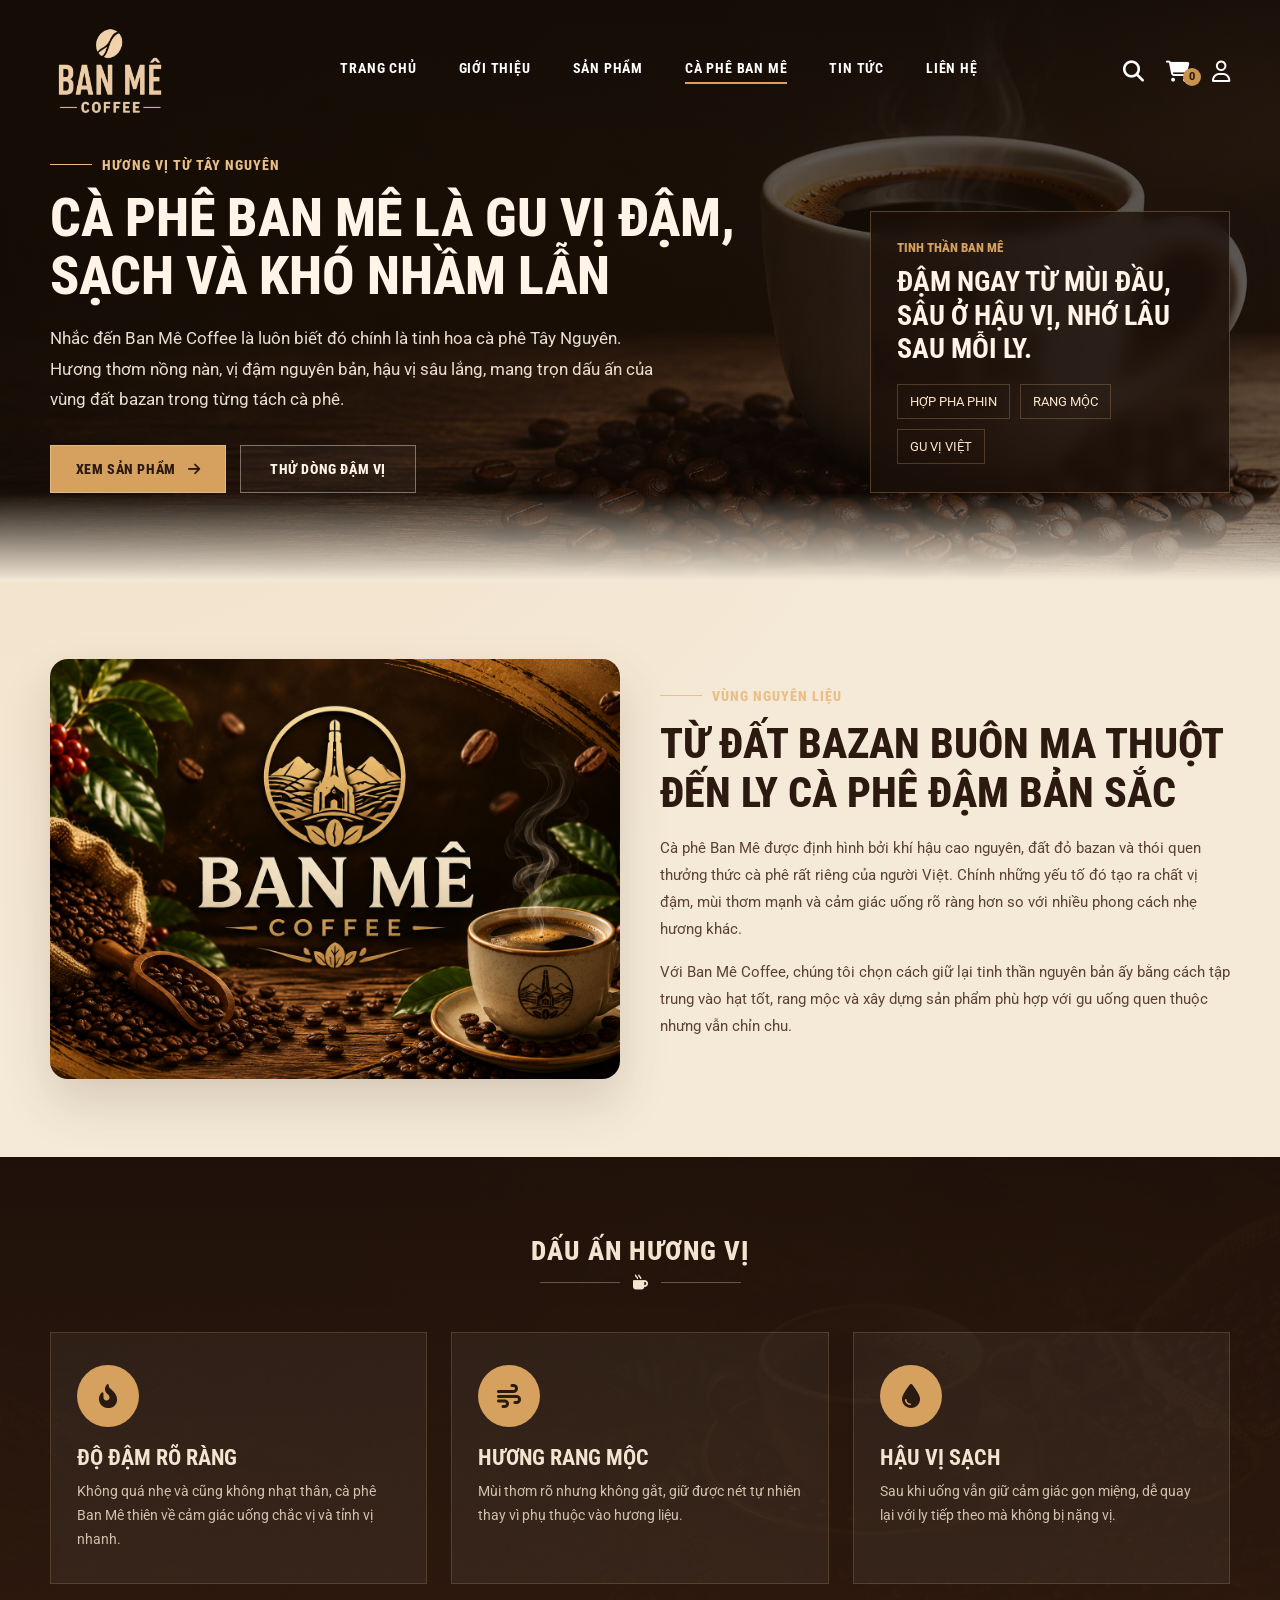
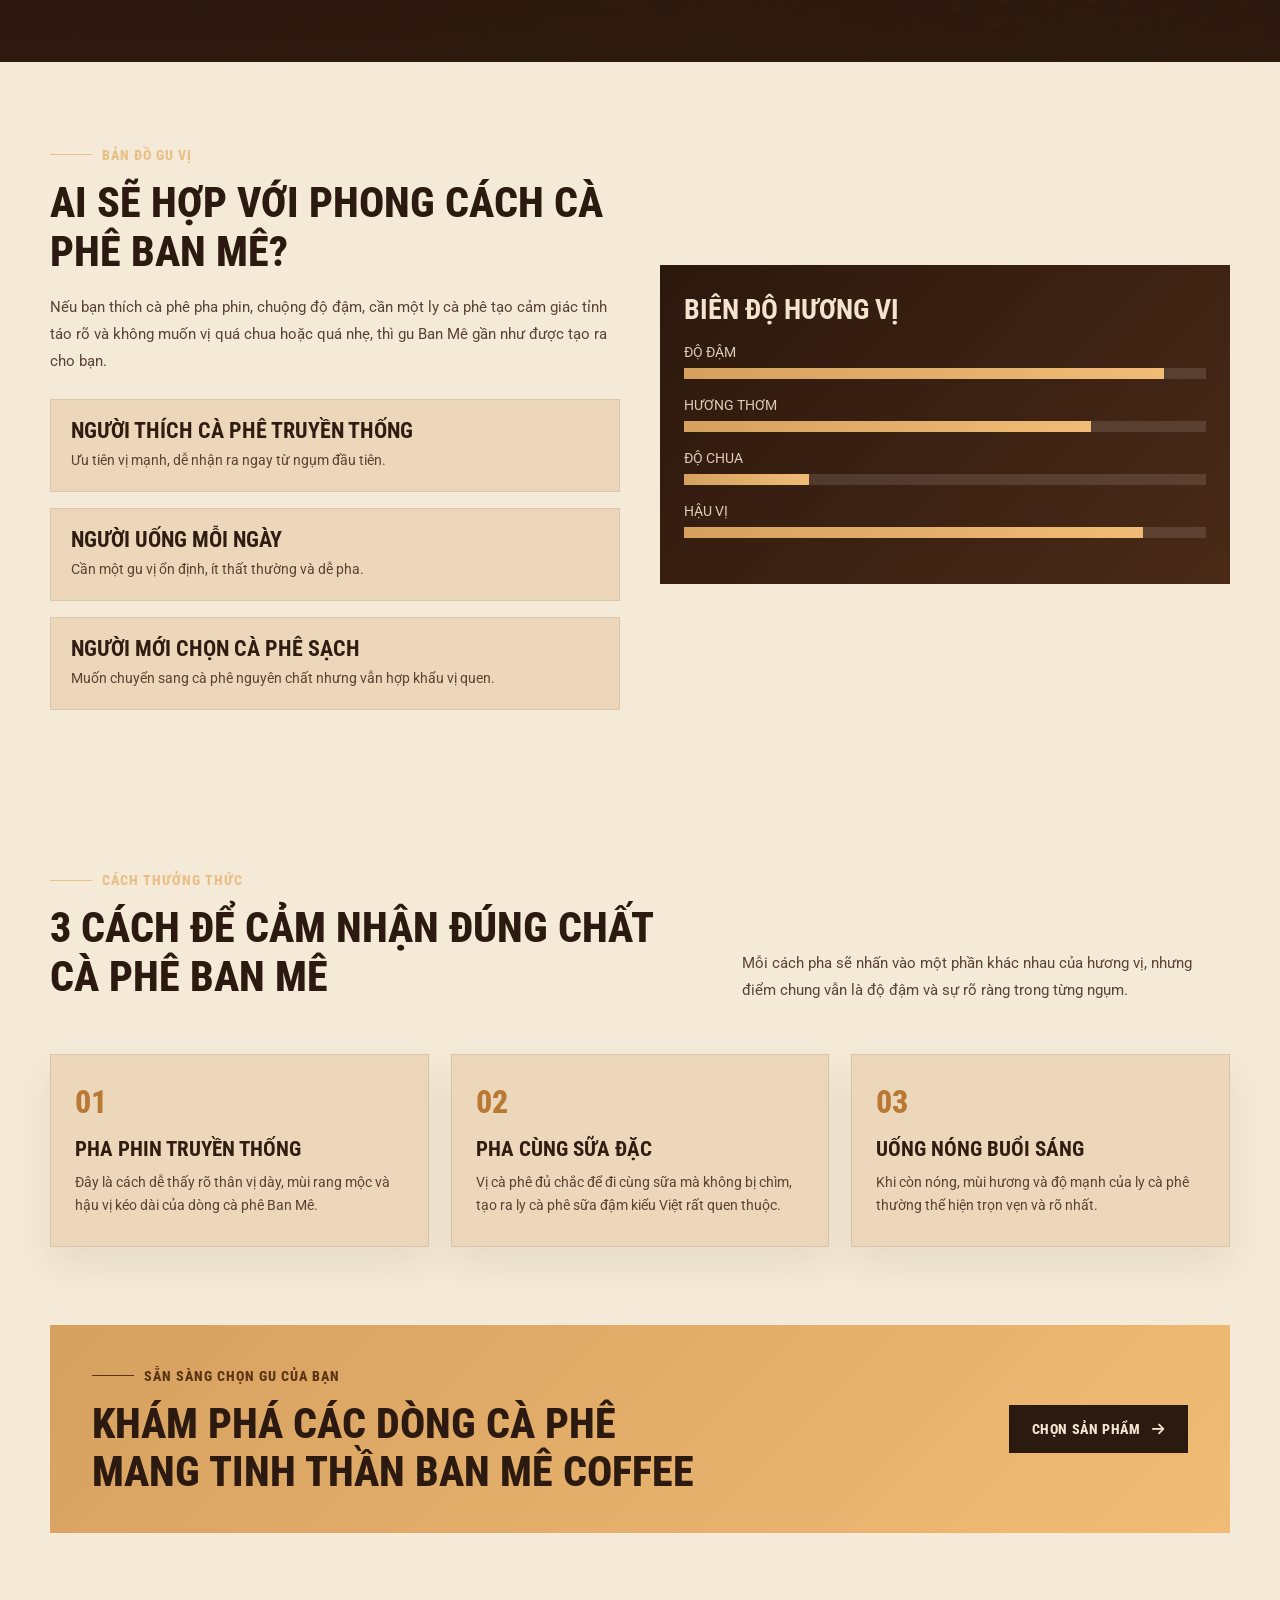
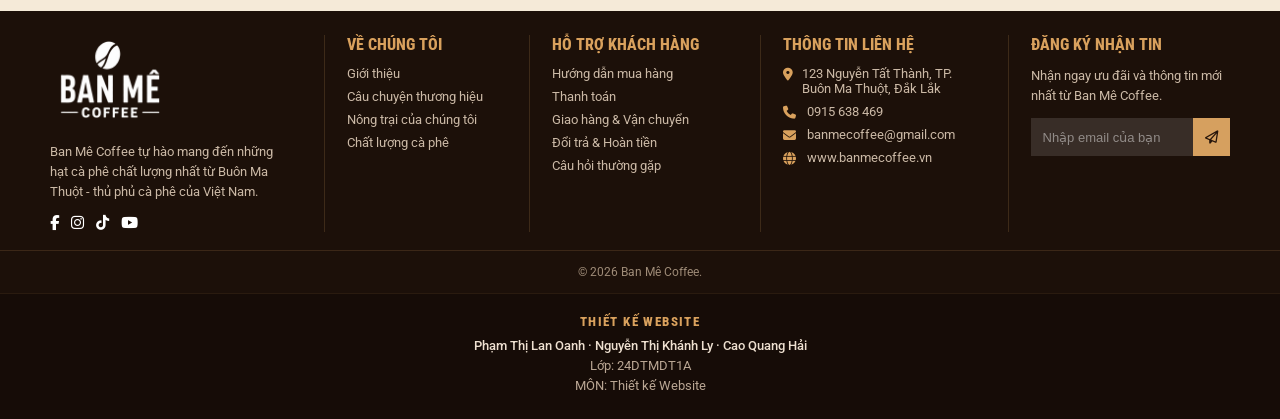
==== ca-phe-ban-me.html @ 7bff174f "Add files via upload" ====
<!doctype html>
<html lang="vi">
  <head>
    <meta charset="UTF-8" />
    <meta name="viewport" content="width=device-width, initial-scale=1.0" />
    <title>Cà phê Ban Mê | Ban Mê Coffee</title>

    <link rel="preconnect" href="https://fonts.googleapis.com" />
    <link rel="preconnect" href="https://fonts.gstatic.com" crossorigin />
    <link
      href="https://fonts.googleapis.com/css2?family=Roboto+Condensed:wght@500;600;700;800&family=Roboto:wght@400;500;700&display=swap"
      rel="stylesheet"
    />

    <link
      rel="stylesheet"
      href="https://cdnjs.cloudflare.com/ajax/libs/font-awesome/6.5.0/css/all.min.css"
    />

    <link rel="stylesheet" href="css/style.css" />
    <link rel="stylesheet" href="css/caphebanme.css" />
  </head>

  <body>
    <header class="bm-header">
      <div class="bm-container bm-header-inner">
        <a href="index.html" class="bm-logo">
          <img src="image/logo.png" alt="Ban Mê Coffee" />
        </a>

        <nav class="bm-menu">
          <a href="index.html">Trang chủ</a>
          <a href="gioi-thieu.html">Giới thiệu</a>
          <a href="san-pham.html">Sản phẩm</a>
          <a href="ca-phe-ban-me.html" class="active">Cà phê Ban Mê</a>
          <a href="tin-tuc.html">Tin tức</a>
          <a href="lien-he.html">Liên hệ</a>
        </nav>

        <div class="bm-header-icons">
          <a href="#" aria-label="Tìm kiếm">
            <i class="fa-solid fa-magnifying-glass"></i>
          </a>

          <a href="gio-hang.html" class="bm-cart-icon" aria-label="Giỏ hàng">
            <i class="fa-solid fa-cart-shopping"></i>
            <span id="bmCartCount">0</span>
          </a>

          <a href="tai-khoan.html" aria-label="Tài khoản">
            <i class="fa-regular fa-user"></i>
          </a>
        </div>

        <button
          class="bm-mobile-toggle"
          id="bmMobileToggle"
          aria-label="Mở menu"
        >
          <i class="fa-solid fa-bars"></i>
        </button>
      </div>
    </header>

    <main>
      <section class="cbm-hero">
        <div class="bm-container cbm-hero-inner">
          <div class="cbm-hero-content">
            <span class="cbm-kicker">Hương vị từ Tây Nguyên</span>
            <h1>Cà phê Ban Mê là gu vị đậm, sạch và khó nhầm lẫn</h1>
            <p>
              Nhắc đến Ban Mê Coffee là luôn biết đó chính là tinh hoa cà phê
              Tây Nguyên. Hương thơm nồng nàn, vị đậm nguyên bản, hậu vị sâu
              lắng, mang trọn dấu ấn của vùng đất bazan trong từng tách cà phê.
            </p>

            <div class="cbm-hero-actions">
              <a href="san-pham.html" class="cbm-primary-btn">
                Xem sản phẩm
                <i class="fa-solid fa-arrow-right"></i>
              </a>
              <a
                href="chi-tiet-san-pham.html?id=robusta-500g"
                class="cbm-secondary-btn"
              >
                Thử dòng đậm vị
              </a>
            </div>
          </div>

          <div class="cbm-hero-aside">
            <div class="cbm-quote-card">
              <p class="cbm-quote-label">Tinh thần Ban Mê</p>
              <h2>Đậm ngay từ mùi đầu, sâu ở hậu vị, nhớ lâu sau mỗi ly.</h2>
              <div class="cbm-quote-list">
                <span>Hợp pha phin</span>
                <span>Rang mộc</span>
                <span>Gu vị Việt</span>
              </div>
            </div>
          </div>
        </div>
      </section>

      <section class="cbm-origin">
        <div class="bm-container cbm-origin-grid">
          <div class="cbm-origin-image">
            <img src="image/banner 7.png" alt="Cà phê Ban Mê Coffee" />
          </div>

          <div class="cbm-origin-content">
            <span class="cbm-section-tag">Vùng nguyên liệu</span>
            <h2>Từ đất bazan Buôn Ma Thuột đến ly cà phê đậm bản sắc</h2>
            <p>
              Cà phê Ban Mê được định hình bởi khí hậu cao nguyên, đất đỏ bazan
              và thói quen thưởng thức cà phê rất riêng của người Việt. Chính
              những yếu tố đó tạo ra chất vị đậm, mùi thơm mạnh và cảm giác uống
              rõ ràng hơn so với nhiều phong cách nhẹ hương khác.
            </p>
            <p>
              Với Ban Mê Coffee, chúng tôi chọn cách giữ lại tinh thần nguyên
              bản ấy bằng cách tập trung vào hạt tốt, rang mộc và xây dựng sản
              phẩm phù hợp với gu uống quen thuộc nhưng vẫn chỉn chu.
            </p>
          </div>
        </div>
      </section>

      <section class="cbm-signature">
        <div class="bm-container">
          <div class="bm-section-title">
            <h2>Dấu ấn hương vị</h2>
            <span><i class="fa-solid fa-mug-hot"></i></span>
          </div>

          <div class="cbm-signature-grid">
            <article class="cbm-signature-card">
              <div class="cbm-signature-icon">
                <i class="fa-solid fa-fire-flame-curved"></i>
              </div>
              <h3>Độ đậm rõ ràng</h3>
              <p>
                Không quá nhẹ và cũng không nhạt thân, cà phê Ban Mê thiên về
                cảm giác uống chắc vị và tỉnh vị nhanh.
              </p>
            </article>

            <article class="cbm-signature-card">
              <div class="cbm-signature-icon">
                <i class="fa-solid fa-wind"></i>
              </div>
              <h3>Hương rang mộc</h3>
              <p>
                Mùi thơm rõ nhưng không gắt, giữ được nét tự nhiên thay vì phụ
                thuộc vào hương liệu.
              </p>
            </article>

            <article class="cbm-signature-card">
              <div class="cbm-signature-icon">
                <i class="fa-solid fa-droplet"></i>
              </div>
              <h3>Hậu vị sạch</h3>
              <p>
                Sau khi uống vẫn giữ cảm giác gọn miệng, dễ quay lại với ly tiếp
                theo mà không bị nặng vị.
              </p>
            </article>
          </div>
        </div>
      </section>

      <section class="cbm-profile">
        <div class="bm-container cbm-profile-grid">
          <div class="cbm-profile-content">
            <span class="cbm-section-tag">Bản đồ gu vị</span>
            <h2>Ai sẽ hợp với phong cách cà phê Ban Mê?</h2>
            <p>
              Nếu bạn thích cà phê pha phin, chuộng độ đậm, cần một ly cà phê
              tạo cảm giác tỉnh táo rõ và không muốn vị quá chua hoặc quá nhẹ,
              thì gu Ban Mê gần như được tạo ra cho bạn.
            </p>

            <div class="cbm-profile-points">
              <div class="cbm-profile-item">
                <strong>Người thích cà phê truyền thống</strong>
                <span>Ưu tiên vị mạnh, dễ nhận ra ngay từ ngụm đầu tiên.</span>
              </div>

              <div class="cbm-profile-item">
                <strong>Người uống mỗi ngày</strong>
                <span>Cần một gu vị ổn định, ít thất thường và dễ pha.</span>
              </div>

              <div class="cbm-profile-item">
                <strong>Người mới chọn cà phê sạch</strong>
                <span
                  >Muốn chuyển sang cà phê nguyên chất nhưng vẫn hợp khẩu vị
                  quen.</span
                >
              </div>
            </div>
          </div>

          <div class="cbm-profile-meter">
            <div class="cbm-meter-card">
              <h3>Biên độ hương vị</h3>

              <div class="cbm-meter-item">
                <span>Độ đậm</span>
                <div class="cbm-bar"><i style="width: 92%"></i></div>
              </div>

              <div class="cbm-meter-item">
                <span>Hương thơm</span>
                <div class="cbm-bar"><i style="width: 78%"></i></div>
              </div>

              <div class="cbm-meter-item">
                <span>Độ chua</span>
                <div class="cbm-bar"><i style="width: 24%"></i></div>
              </div>

              <div class="cbm-meter-item">
                <span>Hậu vị</span>
                <div class="cbm-bar"><i style="width: 88%"></i></div>
              </div>
            </div>
          </div>
        </div>
      </section>

      <section class="cbm-brew">
        <div class="bm-container">
          <div class="cbm-brew-head">
            <div>
              <span class="cbm-section-tag">Cách thưởng thức</span>
              <h2>3 cách để cảm nhận đúng chất cà phê Ban Mê</h2>
            </div>

            <p>
              Mỗi cách pha sẽ nhấn vào một phần khác nhau của hương vị, nhưng
              điểm chung vẫn là độ đậm và sự rõ ràng trong từng ngụm.
            </p>
          </div>

          <div class="cbm-brew-grid">
            <article class="cbm-brew-card">
              <span>01</span>
              <h3>Pha phin truyền thống</h3>
              <p>
                Đây là cách dễ thấy rõ thân vị dày, mùi rang mộc và hậu vị kéo
                dài của dòng cà phê Ban Mê.
              </p>
            </article>

            <article class="cbm-brew-card">
              <span>02</span>
              <h3>Pha cùng sữa đặc</h3>
              <p>
                Vị cà phê đủ chắc để đi cùng sữa mà không bị chìm, tạo ra ly cà
                phê sữa đậm kiểu Việt rất quen thuộc.
              </p>
            </article>

            <article class="cbm-brew-card">
              <span>03</span>
              <h3>Uống nóng buổi sáng</h3>
              <p>
                Khi còn nóng, mùi hương và độ mạnh của ly cà phê thường thể hiện
                trọn vẹn và rõ nhất.
              </p>
            </article>
          </div>
        </div>
      </section>

      <section class="cbm-cta">
        <div class="bm-container cbm-cta-inner">
          <div>
            <span class="cbm-section-tag">Sẵn sàng chọn gu của bạn</span>
            <h2>Khám phá các dòng cà phê mang tinh thần Ban Mê Coffee</h2>
          </div>

          <a href="san-pham.html" class="cbm-primary-btn">
            Chọn sản phẩm
            <i class="fa-solid fa-arrow-right"></i>
          </a>
        </div>
      </section>
    </main>

    <footer class="bm-footer">
      <div class="bm-container bm-footer-grid">
        <div class="bm-footer-col bm-footer-brand">
          <a href="index.html" class="bm-footer-logo">
            <img src="image/logo-footer.png" alt="Ban Mê Coffee" />
          </a>

          <p>
            Ban Mê Coffee tự hào mang đến những hạt cà phê chất lượng nhất từ
            Buôn Ma Thuột - thủ phủ cà phê của Việt Nam.
          </p>

          <div class="bm-social">
            <a href="#"><i class="fa-brands fa-facebook-f"></i></a>
            <a href="#"><i class="fa-brands fa-instagram"></i></a>
            <a href="#"><i class="fa-brands fa-tiktok"></i></a>
            <a href="#"><i class="fa-brands fa-youtube"></i></a>
          </div>
        </div>

        <div class="bm-footer-col">
          <h3>Về chúng tôi</h3>
          <ul>
            <li><a href="gioi-thieu.html">Giới thiệu</a></li>
            <li><a href="#">Câu chuyện thương hiệu</a></li>
            <li><a href="#">Nông trại của chúng tôi</a></li>
            <li><a href="#">Chất lượng cà phê</a></li>
          </ul>
        </div>

        <div class="bm-footer-col">
          <h3>Hỗ trợ khách hàng</h3>
          <ul>
            <li><a href="#">Hướng dẫn mua hàng</a></li>
            <li><a href="#">Thanh toán</a></li>
            <li><a href="#">Giao hàng & Vận chuyển</a></li>
            <li><a href="#">Đổi trả & Hoàn tiền</a></li>
            <li><a href="#">Câu hỏi thường gặp</a></li>
          </ul>
        </div>

        <div class="bm-footer-col">
          <h3>Thông tin liên hệ</h3>

          <ul class="bm-contact-list">
            <li>
              <i class="fa-solid fa-location-dot"></i>
              <span>123 Nguyễn Tất Thành, TP. Buôn Ma Thuột, Đắk Lắk</span>
            </li>

            <li>
              <i class="fa-solid fa-phone"></i>
              <a href="tel:0915638469">0915 638 469</a>
            </li>

            <li>
              <i class="fa-solid fa-envelope"></i>
              <a href="mailto:banmecoffee@gmail.com">banmecoffee@gmail.com</a>
            </li>

            <li>
              <i class="fa-solid fa-globe"></i>
              <a href="https://banmecoffee.vn">www.banmecoffee.vn</a>
            </li>
          </ul>
        </div>

        <div class="bm-footer-col">
          <h3>Đăng ký nhận tin</h3>

          <p>Nhận ngay ưu đãi và thông tin mới nhất từ Ban Mê Coffee.</p>

          <form class="bm-newsletter">
            <input type="email" placeholder="Nhập email của bạn" />
            <button type="submit">
              <i class="fa-regular fa-paper-plane"></i>
            </button>
          </form>
        </div>
      </div>

      <div class="bm-copyright">© 2026 Ban Mê Coffee.</div>
      <div class="bm-student-credit">
        <p class="bm-student-credit-title">Thiết kế Website</p>
        <p>Phạm Thị Lan Oanh · Nguyễn Thị Khánh Ly · Cao Quang Hải</p>
        <p>Lớp: 24DTMDT1A</p>
        <p>MÔN: Thiết kế Website</p>
      </div>
    </footer>

    <button class="bm-back-to-top" id="bmBackToTop" aria-label="Lên đầu trang">
      <i class="fa-solid fa-arrow-up"></i>
    </button>

    <script>
      const bmCartStorageKey = "bm-cart-items";

      function getCartItems() {
        try {
          const raw = localStorage.getItem(bmCartStorageKey);
          const parsed = raw ? JSON.parse(raw) : [];
          return Array.isArray(parsed) ? parsed : [];
        } catch (error) {
          return [];
        }
      }

      function updateCartCount() {
        const cartCount = document.getElementById("bmCartCount");

        if (!cartCount) {
          return;
        }

        const total = getCartItems().reduce(function (sum, item) {
          return sum + (item.quantity || 0);
        }, 0);

        cartCount.textContent = total;
      }

      updateCartCount();

      const bmBackToTop = document.getElementById("bmBackToTop");

      if (bmBackToTop) {
        window.addEventListener("scroll", function () {
          if (window.scrollY > 250) {
            bmBackToTop.classList.add("show");
          } else {
            bmBackToTop.classList.remove("show");
          }
        });

        bmBackToTop.addEventListener("click", function () {
          window.scrollTo({
            top: 0,
            behavior: "smooth",
          });
        });
      }

      const bmMobileToggle = document.getElementById("bmMobileToggle");
      const bmHeader = document.querySelector(".bm-header");
      const bmMenuLinks = document.querySelectorAll(".bm-menu a");

      if (bmMobileToggle && bmHeader) {
        bmMobileToggle.addEventListener("click", function () {
          bmHeader.classList.toggle("is-open");

          const icon = bmMobileToggle.querySelector("i");

          if (bmHeader.classList.contains("is-open")) {
            icon.classList.remove("fa-bars");
            icon.classList.add("fa-xmark");
          } else {
            icon.classList.remove("fa-xmark");
            icon.classList.add("fa-bars");
          }
        });

        bmMenuLinks.forEach(function (link) {
          link.addEventListener("click", function () {
            bmHeader.classList.remove("is-open");

            const icon = bmMobileToggle.querySelector("i");
            icon.classList.remove("fa-xmark");
            icon.classList.add("fa-bars");
          });
        });
      }
    </script>
    <script src="js/site-search.js"></script>
  </body>
</html>
---- css/style.css ----
/* ==================================================
  RESET CƠ BẢN
================================================== */
* {
  box-sizing: border-box;
}

body {
  margin: 0;
  font-family: "Roboto", sans-serif;
  background: #f5ead8;
  color: #332217;
}

body.bm-search-open {
  overflow: hidden;
}

a {
  color: inherit;
  text-decoration: none;
}

img {
  max-width: 100%;
  display: block;
}

.bm-container {
  width: min(1180px, calc(100% - 32px));
  margin: 0 auto;
}

/* ==================================================
  HEADER: LOGO - MENU - ICON
================================================== */
.bm-header {
  position: absolute;
  top: 0;
  left: 0;
  width: 100%;
  z-index: 20;
  padding: 22px 0;
  background: linear-gradient(
    to bottom,
    rgba(20, 12, 6, 0.78),
    rgba(20, 12, 6, 0)
  );
}

.bm-header-inner {
  display: flex;
  align-items: center;
  justify-content: space-between;
  gap: 28px;
}

.bm-logo {
  width: 145px;
  color: #fff;
  display: inline-flex;
  flex-direction: column;
  align-items: flex-start;
  line-height: 1;
  letter-spacing: 2px;
}

.bm-logo img {
  width: 120px;
  height: auto;
}

.bm-logo-main {
  font-family: "Roboto Condensed", sans-serif;
  font-size: 27px;
  font-weight: 800;
}

.bm-logo-sub {
  font-size: 12px;
  font-weight: 700;
  letter-spacing: 4px;
  position: relative;
  padding-left: 28px;
  margin-top: 4px;
}

.bm-logo-sub::before {
  content: "";
  width: 24px;
  height: 1px;
  background: #fff;
  position: absolute;
  top: 50%;
  left: 0;
}

.bm-menu {
  display: flex;
  align-items: center;
  gap: 42px;
}

.bm-menu a {
  color: #fff;
  font-family: "Roboto Condensed", sans-serif;
  font-size: 14px;
  font-weight: 700;
  text-transform: uppercase;
  letter-spacing: 0.8px;
  position: relative;
  padding-bottom: 8px;
}
/* .bm-menu a {
    color: #b81f1f;
    font-family: "Roboto Condensed", sans-serif;
    font-size: 14px;
    font-weight: 700;
    text-transform: uppercase;
    letter-spacing: 0.8px;
    position: relative;
    padding-bottom: 8px;
} */
.bm-menu a::after {
  content: "";
  width: 0;
  height: 2px;
  background: #d9a15d;
  position: absolute;
  left: 0;
  bottom: 0;
  transition: 0.3s ease;
}

.bm-menu a:hover::after,
.bm-menu a.active::after {
  width: 100%;
}

.bm-header-icons {
  display: flex;
  align-items: center;
  gap: 22px;
}

.bm-header-icons a {
  color: #fff;
  font-size: 21px;
  position: relative;
  transition: 0.3s ease;
}

.bm-header-icons a:hover {
  color: #d9a15d;
}

.bm-cart-icon span {
  min-width: 18px;
  height: 18px;
  background: #c9934e;
  color: #2a160b;
  border-radius: 50%;
  font-size: 11px;
  font-weight: 800;
  display: inline-flex;
  align-items: center;
  justify-content: center;
  position: absolute;
  top: 8px;
  right: -11px;
}

.bm-mobile-toggle {
  display: none;
  width: 42px;
  height: 42px;
  border: 1px solid rgba(255, 255, 255, 0.45);
  background: transparent;
  color: #fff;
  font-size: 20px;
  cursor: pointer;
}

/* ==================================================
  SEARCH OVERLAY
================================================== */
.bm-search-overlay {
  position: fixed;
  inset: 0;
  background: rgba(18, 10, 5, 0.76);
  z-index: 2000;
  padding: 24px 16px;
  display: flex;
  align-items: flex-start;
  justify-content: center;
  overflow-y: auto;
}

.bm-search-overlay[hidden] {
  display: none;
}

.bm-search-dialog {
  width: min(760px, 100%);
  margin-top: 72px;
  background: #f6ead7;
  border: 1px solid rgba(91, 59, 37, 0.12);
  box-shadow: 0 20px 48px rgba(0, 0, 0, 0.22);
}

.bm-search-head {
  display: grid;
  grid-template-columns: 1fr auto;
  gap: 12px;
  padding: 18px;
  border-bottom: 1px solid rgba(91, 59, 37, 0.1);
}

.bm-search-input-wrap {
  display: flex;
  align-items: center;
  gap: 12px;
  padding: 0 14px;
  background: #fff8ef;
  border: 1px solid rgba(91, 59, 37, 0.14);
}

.bm-search-input-wrap i {
  color: #8d6037;
}

.bm-search-input-wrap input {
  width: 100%;
  height: 52px;
  border: 0;
  outline: 0;
  background: transparent;
  color: #2f1d12;
  font: inherit;
}

.bm-search-close {
  width: 52px;
  height: 52px;
  border: 1px solid rgba(91, 59, 37, 0.14);
  background: #fff8ef;
  color: #2f1d12;
  cursor: pointer;
}

.bm-search-results {
  max-height: min(60vh, 520px);
  overflow-y: auto;
  padding: 10px;
}

.bm-search-item {
  display: block;
  padding: 14px 14px 13px;
  border-bottom: 1px solid rgba(91, 59, 37, 0.08);
  transition: 0.2s ease;
}

.bm-search-item:hover {
  background: rgba(214, 160, 95, 0.12);
}

.bm-search-type {
  display: inline-block;
  margin-bottom: 6px;
  color: #b87935;
  font-family: "Roboto Condensed", sans-serif;
  font-size: 12px;
  font-weight: 800;
  text-transform: uppercase;
}

.bm-search-item strong {
  display: block;
  color: #2f1d12;
  font-family: "Roboto Condensed", sans-serif;
  font-size: 24px;
  font-weight: 800;
  line-height: 1.15;
  text-transform: uppercase;
}

.bm-search-item p,
.bm-search-empty {
  margin: 7px 0 0;
  color: #5a4231;
  font-size: 14px;
  line-height: 1.7;
}

.bm-search-empty {
  padding: 18px 14px 20px;
}

/* ==================================================
  BANNER
  Ảnh banner đã có chữ, chỉ đặt nút lên ảnh
================================================== */
.bm-hero {
  position: relative;
  min-height: 520px;
  overflow: hidden;
  background: #201006;
}

.bm-hero-img {
  width: 100%;
  object-fit: cover;
}

.bm-hero-content {
  position: absolute;
  left: 50%;
  bottom: 118px;
  transform: translateX(-50%);
  z-index: 5;
}

.bm-hero-btn {
  display: inline-flex;
  align-items: center;
  gap: 18px;
  min-width: 205px;
  height: 52px;
  padding: 0 26px;
  background: #d6a05f;
  color: #2a180e;
  border: 1px solid rgba(255, 255, 255, 0.25);
  font-family: "Roboto Condensed", sans-serif;
  font-size: 16px;
  font-weight: 800;
  text-transform: uppercase;
  letter-spacing: 0.8px;
  transition: 0.3s ease;
}

.bm-hero-btn:hover {
  background: #f0bc75;
  transform: translateY(-3px);
}

/* ==================================================
  4 CỘT CAM KẾT
================================================== */
.bm-features {
  background: #22130b;
  border-top: 1px solid rgba(217, 161, 93, 0.25);
  border-bottom: 1px solid rgba(217, 161, 93, 0.25);
  position: relative;
}

.bm-features::before {
  content: "";
  width: 100%;
  height: 18px;
  background: linear-gradient(
    135deg,
    transparent 0 35%,
    #22130b 36% 65%,
    transparent 66% 100%
  );
  background-size: 42px 18px;
  position: absolute;
  left: 0;
  top: -17px;
  opacity: 0.95;
}

.bm-features-grid {
  display: grid;
  grid-template-columns: repeat(4, 1fr);
}

.bm-feature-item {
  display: flex;
  align-items: center;
  gap: 18px;
  min-height: 108px;
  padding: 22px 28px;
  border-right: 1px solid rgba(217, 161, 93, 0.18);
}

.bm-feature-item:last-child {
  border-right: 0;
}

.bm-feature-icon {
  width: 62px;
  height: 62px;
  flex: 0 0 62px;
  display: flex;
  align-items: center;
  justify-content: center;
}

.bm-feature-icon img {
  width: 56px;
  height: 56px;
  object-fit: contain;
  display: block;
  transition: 0.3s ease;
}

.bm-feature-item:hover .bm-feature-icon img {
  transform: scale(1.08);
}

.bm-feature-text h3 {
  margin: 0 0 6px;
  color: #d9a15d;
  font-family: "Roboto Condensed", sans-serif;
  font-size: 15px;
  font-weight: 800;
  text-transform: uppercase;
  letter-spacing: 0.5px;
}

.bm-feature-text p {
  margin: 0;
  color: #ead9c5;
  font-size: 14px;
  line-height: 1.45;
}

/* ==================================================
  SẢN PHẨM NỔI BẬT
================================================== */
.bm-products {
  padding: 22px 0 8px;
  background:
    radial-gradient(
      circle at center,
      rgba(255, 255, 255, 0.5),
      transparent 45%
    ),
    #f4e5cf;
}

.bm-section-title {
  text-align: center;
  margin-bottom: 40px;
}
.bm-section-title h2 {
  margin: 0;
  color: #5b3b25;
  font-family: "Roboto Condensed", sans-serif;
  font-size: 27px;
  font-weight: 800;
  text-transform: uppercase;
  letter-spacing: 1px;
}

.bm-section-title span {
  display: inline-flex;
  align-items: center;
  justify-content: center;
  color: #2e1b10;
  font-size: 15px;
  margin-top: 8px;
  position: relative;
}

.bm-section-title span::before,
.bm-section-title span::after {
  content: "";
  width: 80px;
  height: 1px;
  background: rgba(91, 59, 37, 0.35);
  position: absolute;
  top: 50%;
}

.bm-section-title span::before {
  right: 28px;
}

.bm-section-title span::after {
  left: 28px;
}

.bm-product-grid {
  display: grid;
  grid-template-columns: repeat(4, 1fr);
  gap: 22px;
}

.bm-product-card {
  background: rgb(248 222 183);
  border: 1px solid rgba(91, 59, 37, 0.08);
  text-align: center;
  padding: 0 18px 18px;
  transition: 0.3s ease;
  position: relative;
  overflow: visible;
  margin-top: 55px;
}
.bm-product-card:hover {
  transform: translateY(-14px) scale(1.05);
  box-shadow: 0 18px 35px rgba(60, 35, 18, 0.12);
}
.bm-product-img {
  height: 185px;
  display: flex;
  align-items: flex-end;
  justify-content: center;
  margin-bottom: 8px;
  margin-top: -55px;
}

.bm-product-img img {
  max-height: 225px;
  object-fit: contain;
  transition: 0.3s ease;
  transform: translateY(-8px);
}

.bm-product-card:hover .bm-product-img img {
  transform: scale(1.05);
}

.bm-product-card h3 {
  margin: 8px 0 2px;
  color: #3c2618;
  font-family: "Roboto Condensed", sans-serif;
  font-size: 18px;
  font-weight: 800;
  text-transform: uppercase;
}

.bm-product-card p {
  margin: 0 0 8px;
  color: #3c2618;
  font-family: "Roboto Condensed", sans-serif;
  font-size: 17px;
  font-weight: 800;
  text-transform: uppercase;
}

.bm-product-price {
  color: #b23a20;
  font-family: "Roboto Condensed", sans-serif;
  font-size: 22px;
  font-weight: 800;
  margin-bottom: 9px;
}

.bm-buy-btn {
  width: 130px;
  height: 30px;
  margin: 0 auto;
  border: 1px solid #6a4a32;
  color: #3c2618;
  display: inline-flex;
  align-items: center;
  justify-content: center;
  gap: 12px;
  font-family: "Roboto Condensed", sans-serif;
  font-size: 13px;
  font-weight: 800;
  text-transform: uppercase;
  transition: 0.3s ease;
}

.bm-buy-btn:hover {
  background: #3c2618;
  color: #fff;
}

.bm-view-all {
  text-align: center;
  margin-top: 18px;
}

.bm-view-all a {
  min-width: 230px;
  height: 34px;
  border: 1px solid #5c3b25;
  display: inline-flex;
  align-items: center;
  justify-content: center;
  gap: 18px;
  color: #3c2618;
  font-family: "Roboto Condensed", sans-serif;
  font-size: 14px;
  font-weight: 800;
  text-transform: uppercase;
  transition: 0.3s ease;
}

.bm-view-all a:hover {
  background: #3c2618;
  color: #fff;
}

/* ==================================================
  CTA NGANG TRƯỚC FOOTER
================================================== */
.bm-cta {
  position: relative;
  min-height: 250px;
  background:
    linear-gradient(
      90deg,
      rgba(24, 13, 6, 0.98) 0%,
      rgba(24, 13, 6, 0.92) 35%,
      rgba(24, 13, 6, 0.52) 62%,
      rgba(24, 13, 6, 0.15) 100%
    ),
    url("../image/nen.png") center right / cover no-repeat;
  overflow: hidden;
  display: flex;
  align-items: center;
}

.bm-cta::before {
  content: "";
  position: absolute;
  inset: 0;
  background:
    radial-gradient(
      circle at 80% 50%,
      rgba(214, 160, 95, 0.15),
      transparent 35%
    ),
    linear-gradient(to bottom, rgba(0, 0, 0, 0.1), rgba(0, 0, 0, 0.25));
  pointer-events: none;
}

.bm-cta-inner {
  position: relative;
  z-index: 2;
  min-height: 250px;
  display: flex;
  align-items: center;
}

.bm-cta-content {
  max-width: 560px;
  padding: 36px 0 34px 70px;
  position: relative;
}

.bm-cta-decor {
  position: absolute;
  left: 0;
  top: 68px;
  width: 56px;
  height: 44px;
  opacity: 0.65;
}

.bm-cta-decor::before,
.bm-cta-decor::after,
.bm-cta-decor span {
  content: "";
  position: absolute;
  bottom: 8px;
  border-left: 28px solid transparent;
  border-right: 28px solid transparent;
  border-bottom: 34px solid rgba(201, 147, 78, 0.25);
}

.bm-cta-decor::after {
  left: 14px;
  bottom: 4px;
  transform: scale(0.72);
  border-bottom-color: rgba(201, 147, 78, 0.18);
}

.bm-cta-decor span {
  left: -16px;
  bottom: 0;
  transform: scale(0.58);
  border-bottom-color: rgba(201, 147, 78, 0.14);
}

.bm-cta h2 {
  margin: 0 0 14px;
  color: #d6a05f;
  font-family: "Roboto Condensed", sans-serif;
  font-size: 38px;
  font-weight: 800;
  line-height: 1.18;
  text-transform: uppercase;
  letter-spacing: 1px;
}

.bm-cta h2 span {
  display: block;
  margin-bottom: 4px;
}

.bm-cta p {
  max-width: 455px;
  margin: 0 0 22px;
  color: #f0ddc4;
  font-size: 15px;
  line-height: 1.65;
}

.bm-cta-btn {
  height: 42px;
  padding: 0 24px;
  background: #d6a05f;
  color: #26150b;
  display: inline-flex;
  align-items: center;
  justify-content: center;
  gap: 16px;
  font-family: "Roboto Condensed", sans-serif;
  font-size: 14px;
  font-weight: 800;
  text-transform: uppercase;
  letter-spacing: 0.5px;
  border: 1px solid rgba(255, 255, 255, 0.18);
  transition: 0.3s ease;
}

.bm-cta-btn:hover {
  background: #f0bc75;
  transform: translateY(-3px);
}

.bm-cta-btn i {
  font-size: 13px;
  transition: 0.3s ease;
}

.bm-cta-btn:hover i {
  transform: translateX(5px);
}

/* ==================================================
  SECTION GIỚI THIỆU / CÂU CHUYỆN THƯƠNG HIỆU
================================================== */
.bm-about {
  padding: 58px 0;
  background:
    radial-gradient(
      circle at top left,
      rgba(214, 160, 95, 0.16),
      transparent 32%
    ),
    #f5ead8;
}

.bm-about-grid {
  display: grid;
  grid-template-columns: 1.08fr 1fr;
  gap: 48px;
  align-items: center;
}

.bm-about-image {
  position: relative;
  border-radius: 14px;
  overflow: hidden;
  box-shadow: 0 20px 45px rgba(58, 33, 17, 0.18);
}

.bm-about-image::before {
  content: "";
  position: absolute;
  inset: 0;
  background: linear-gradient(
    to bottom,
    rgba(32, 16, 7, 0.04),
    rgba(32, 16, 7, 0.18)
  );
  z-index: 1;
  pointer-events: none;
}

.bm-about-image img {
  width: 100%;
  height: 340px;
  object-fit: cover;
  transition: 0.45s ease;
}

.bm-about-image:hover img {
  transform: scale(1.05);
}

.bm-about-content {
  padding-right: 20px;
}

.bm-about-subtitle {
  display: inline-block;
  color: #b87935;
  font-family: "Roboto Condensed", sans-serif;
  font-size: 15px;
  font-weight: 800;
  text-transform: uppercase;
  letter-spacing: 0.8px;
  margin-bottom: 8px;
}

.bm-about-content h2 {
  margin: 0 0 18px;
  color: #2b1a10;
  font-family: "Roboto Condensed", sans-serif;
  font-size: 42px;
  font-weight: 800;
  line-height: 1.15;
  text-transform: uppercase;
  position: relative;
}

.bm-about-content h2::after {
  content: "";
  width: 92px;
  height: 2px;
  background: #3c2618;
  display: block;
  margin-top: 12px;
}

.bm-about-desc {
  margin: 0 0 28px;
  color: #4b3424;
  font-size: 15px;
  line-height: 1.75;
  max-width: 560px;
}

.bm-about-list {
  display: flex;
  flex-direction: column;
  gap: 20px;
}

.bm-about-item {
  display: grid;
  grid-template-columns: 58px 1fr;
  gap: 16px;
  align-items: flex-start;
}

.bm-about-icon {
  width: 54px;
  height: 54px;
  background: #20120a;
  color: #d6a05f;
  border-radius: 50%;
  display: flex;
  align-items: center;
  justify-content: center;
  font-size: 23px;
  box-shadow: 0 10px 22px rgba(32, 18, 10, 0.18);
  transition: 0.3s ease;
}

.bm-about-item:hover .bm-about-icon {
  background: #d6a05f;
  color: #20120a;
  transform: translateY(-4px);
}

.bm-about-item h3 {
  margin: 0 0 6px;
  color: #3a2417;
  font-family: "Roboto Condensed", sans-serif;
  font-size: 18px;
  font-weight: 800;
  text-transform: uppercase;
}

.bm-about-item p {
  margin: 0;
  color: #5a4231;
  font-size: 14px;
  line-height: 1.55;
}

/* ==================================================
  SECTION TIN TỨC / BÀI VIẾT
================================================== */
.bm-news-section {
  padding: 42px 0 46px;
  background:
    radial-gradient(
      circle at top center,
      rgba(214, 160, 95, 0.12),
      transparent 35%
    ),
    #f5ead8;
}

.bm-news-heading {
  display: grid;
  grid-template-columns: 1fr auto 1fr;
  align-items: center;
  margin-bottom: 28px;
}

.bm-news-title {
  margin-bottom: 0;
}

.bm-news-view-all {
  justify-self: end;
  display: inline-flex;
  align-items: center;
  gap: 12px;
  color: #3c2618;
  font-family: "Roboto Condensed", sans-serif;
  font-size: 14px;
  font-weight: 800;
  text-transform: uppercase;
  transition: 0.3s ease;
}

.bm-news-view-all:hover {
  color: #b87935;
}

.bm-news-view-all i {
  transition: 0.3s ease;
}

.bm-news-view-all:hover i {
  transform: translateX(5px);
}

.bm-news-grid {
  display: grid;
  grid-template-columns: repeat(3, 1fr);
  gap: 26px;
}

.bm-news-card {
  background: #ecd7bb;
  border-radius: 8px;
  overflow: hidden;
  display: grid;
  grid-template-columns: 46% 54%;
  min-height: 150px;
  border: 1px solid rgba(91, 59, 37, 0.08);
  transition: 0.35s ease;
}

.bm-news-card:hover {
  transform: translateY(-6px);
  box-shadow: 0 18px 36px rgba(60, 35, 18, 0.14);
}

.bm-news-img {
  display: block;
  height: 100%;
  overflow: hidden;
}

.bm-news-img img {
  width: 100%;
  height: 100%;
  min-height: 150px;
  object-fit: cover;
  transition: 0.45s ease;
}

.bm-news-card:hover .bm-news-img img {
  transform: scale(1.08);
}

.bm-news-content {
  padding: 18px 16px 15px;
  display: flex;
  flex-direction: column;
  align-items: flex-start;
}

.bm-news-content span {
  display: inline-block;
  color: #b87935;
  font-family: "Roboto Condensed", sans-serif;
  font-size: 12px;
  font-weight: 800;
  text-transform: uppercase;
  margin-bottom: 8px;
}

.bm-news-content h3 {
  margin: 0 0 8px;
  color: #2f1d12;
  font-family: "Roboto Condensed", sans-serif;
  font-size: 19px;
  font-weight: 800;
  line-height: 1.22;
}

.bm-news-content h3 a {
  color: inherit;
  transition: 0.3s ease;
}

.bm-news-content h3 a:hover {
  color: #9a5d23;
}

.bm-news-content p {
  margin: 0 0 14px;
  color: #5d4635;
  font-size: 14px;
  line-height: 1.55;
}

.bm-news-more {
  margin-top: auto;
  display: inline-flex;
  align-items: center;
  gap: 9px;
  color: #7b4a22;
  font-family: "Roboto Condensed", sans-serif;
  font-size: 13px;
  font-weight: 800;
  text-transform: uppercase;
  transition: 0.3s ease;
}

.bm-news-more:hover {
  color: #2f1d12;
}

.bm-news-more i {
  font-size: 12px;
  transition: 0.3s ease;
}

.bm-news-more:hover i {
  transform: translateX(5px);
}

/* ==================================================
  FOOTER
================================================== */
.bm-footer {
  background: #1c1009;
  color: #cbb9a6;
  padding-top: 24px;
}

.bm-footer-grid {
  display: grid;
  grid-template-columns: 1.4fr 1fr 1.15fr 1.25fr 1.3fr;
  gap: 34px;
}

.bm-footer-col {
  border-left: 1px solid rgba(217, 161, 93, 0.18);
  padding-left: 22px;
}

.bm-footer-brand {
  border-left: 0;
  padding-left: 0;
}

.bm-footer-logo {
  display: inline-block;
  margin-bottom: 14px;
}

.bm-footer-logo img {
  width: 118px;
  height: auto;
  display: block;
  object-fit: contain;
}

.bm-footer-logo span {
  font-family: "Roboto Condensed", sans-serif;
  font-size: 25px;
  font-weight: 800;
  letter-spacing: 1.5px;
}

.bm-footer-logo small {
  font-size: 11px;
  letter-spacing: 4px;
  margin-top: 4px;
}

.bm-footer p {
  margin: 0 0 12px;
  font-size: 13px;
  line-height: 1.55;
}

.bm-footer-col h3 {
  margin: 0 0 12px;
  color: #d9a15d;
  font-family: "Roboto Condensed", sans-serif;
  font-size: 16px;
  font-weight: 800;
  text-transform: uppercase;
}

.bm-footer-col ul {
  margin: 0;
  padding: 0;
  list-style: none;
}

.bm-footer-col li {
  margin-bottom: 8px;
  font-size: 13px;
}

.bm-footer-col a {
  color: #cbb9a6;
  transition: 0.3s ease;
}

.bm-footer-col a:hover {
  color: #d9a15d;
}

.bm-social {
  display: flex;
  align-items: center;
  gap: 12px;
}

.bm-social a {
  color: #fff;
  font-size: 15px;
}

.bm-contact-list li {
  display: flex;
  gap: 9px;
  align-items: flex-start;
}

.bm-contact-list i {
  color: #d9a15d;
  width: 15px;
  margin-top: 2px;
}

.bm-newsletter {
  display: flex;
  margin-top: 10px;
  height: 38px;
}

.bm-newsletter input {
  width: 100%;
  border: 0;
  outline: 0;
  background: rgba(255, 255, 255, 0.12);
  color: #fff;
  padding: 0 12px;
  font-size: 13px;
}

.bm-newsletter input::placeholder {
  color: rgba(255, 255, 255, 0.45);
}

.bm-newsletter button {
  width: 44px;
  border: 0;
  background: #d6a05f;
  color: #26150b;
  cursor: pointer;
  transition: 0.3s ease;
}

.bm-newsletter button:hover {
  background: #f0bc75;
}

.bm-copyright {
  text-align: center;
  padding: 14px 16px;
  margin-top: 18px;
  border-top: 1px solid rgba(217, 161, 93, 0.16);
  font-size: 12px;
  color: #9f8c78;
}

.bm-student-credit {
  padding: 18px 16px 22px;
  border-top: 1px solid rgba(217, 161, 93, 0.1);
  background: #160c07;
  color: #b9a693;
  text-align: center;
  font-size: 12px;
  line-height: 1.7;
}

.bm-student-credit p {
  margin: 0;
}

.bm-student-credit-title {
  margin-bottom: 4px !important;
  color: #d9a15d;
  font-family: "Roboto Condensed", sans-serif;
  font-size: 14px;
  font-weight: 800;
  letter-spacing: 1.4px;
  text-transform: uppercase;
}

.bm-student-credit p:nth-child(2) {
  color: #eee0d0;
  font-weight: 500;
}

/* ==================================================
  NÚT BACK TO TOP
================================================== */
.bm-back-to-top {
  position: fixed;
  right: 24px;
  bottom: 24px;
  width: 46px;
  height: 46px;
  border: 1px solid rgba(214, 160, 95, 0.6);
  border-radius: 50%;
  background: #24140b;
  color: #d6a05f;
  font-size: 18px;
  display: flex;
  align-items: center;
  justify-content: center;
  cursor: pointer;
  z-index: 999;
  opacity: 0;
  visibility: hidden;
  transform: translateY(18px);
  transition: 0.3s ease;
  box-shadow: 0 10px 25px rgba(0, 0, 0, 0.28);
}

.bm-back-to-top.show {
  opacity: 1;
  visibility: visible;
  transform: translateY(0);
}

.bm-back-to-top:hover {
  background: #d6a05f;
  color: #24140b;
  transform: translateY(-4px);
}

.bm-back-to-top i {
  transition: 0.3s ease;
}

.bm-back-to-top:hover i {
  transform: translateY(-3px);
}
@media (max-width: 768px) {
  .bm-back-to-top {
    right: 16px;
    bottom: 16px;
    width: 42px;
    height: 42px;
    font-size: 16px;
  }
}

/* ==================================================
  RESPONSIVE TABLET
================================================== */
@media (max-width: 1024px) {
  .bm-menu {
    gap: 22px;
  }

  .bm-menu a {
    font-size: 13px;
  }

  .bm-hero,
  .bm-hero-img {
    height: 460px;
    min-height: 460px;
  }

  .bm-hero-content {
    bottom: 90px;
  }

  .bm-features-grid {
    grid-template-columns: repeat(2, 1fr);
  }

  .bm-feature-item {
    border-bottom: 1px solid rgba(217, 161, 93, 0.18);
  }

  .bm-product-grid {
    grid-template-columns: repeat(2, 1fr);
  }

  .bm-footer-grid {
    grid-template-columns: repeat(2, 1fr);
  }
}

/* ==================================================
  RESPONSIVE MOBILE
================================================== */
@media (max-width: 768px) {
  .bm-header {
    padding: 14px 0;
  }

  .bm-menu,
  .bm-header-icons {
    display: none;
  }

  .bm-mobile-toggle {
    display: inline-flex;
    align-items: center;
    justify-content: center;
  }

  .bm-logo-main {
    font-size: 23px;
  }

  .bm-hero,
  .bm-hero-img {
    height: 390px;
    min-height: 390px;
  }

  .bm-hero-img {
    object-position: center top;
  }

  .bm-hero-content {
    bottom: 45px;
  }

  .bm-hero-btn {
    min-width: 175px;
    height: 45px;
    font-size: 14px;
  }

  .bm-features-grid {
    grid-template-columns: 1fr;
  }

  .bm-feature-item {
    border-right: 0;
    padding: 18px 10px;
  }

  .bm-products {
    padding-top: 28px;
  }

  .bm-section-title h2 {
    font-size: 23px;
  }

  .bm-product-grid {
    grid-template-columns: 1fr;
  }

  .bm-product-img {
    height: 190px;
  }

  .bm-cta h2 {
    font-size: 21px;
  }

  .bm-footer-grid {
    grid-template-columns: 1fr;
    gap: 22px;
  }

  .bm-footer-col {
    border-left: 0;
    padding-left: 0;
  }
}

/* ==================================================
  RESPONSIVE MOBILE NHỎ
================================================== */
@media (max-width: 480px) {
  .bm-container {
    width: min(100% - 24px, 1180px);
  }

  .bm-hero,
  .bm-hero-img {
    height: 330px;
    min-height: 330px;
  }

  .bm-hero-content {
    bottom: 30px;
  }

  .bm-section-title span::before,
  .bm-section-title span::after {
    width: 48px;
  }

  .bm-search-head {
    grid-template-columns: 1fr;
  }

  .bm-search-close {
    width: 100%;
  }

  .bm-search-item strong {
    font-size: 20px;
  }
}
@media (max-width: 768px) {
  .bm-cta {
    min-height: 260px;
    background:
      linear-gradient(90deg, rgba(24, 13, 6, 0.96), rgba(24, 13, 6, 0.82)),
      url("../image/nen.png") center / cover no-repeat;
  }

  .bm-cta-inner {
    min-height: 260px;
  }

  .bm-cta-content {
    padding: 34px 0 34px 50px;
  }

  .bm-cta h2 {
    font-size: 28px;
  }

  .bm-cta p {
    font-size: 14px;
  }

  .bm-cta-decor {
    width: 42px;
    transform: scale(0.75);
    transform-origin: left center;
  }
}

@media (max-width: 480px) {
  .bm-cta-content {
    padding-left: 0;
  }

  .bm-cta-decor {
    display: none;
  }

  .bm-cta h2 {
    font-size: 24px;
  }

  .bm-cta-btn {
    height: 40px;
    padding: 0 20px;
    font-size: 13px;
  }
}
/* ==================================================
  MOBILE MENU XỔ XUỐNG
================================================== */
@media (max-width: 768px) {
  .bm-header {
    position: absolute;
    background: rgba(28, 16, 9, 0.92);
    padding: 12px 0;
  }

  .bm-header.is-open {
    position: fixed;
    background: #1c1009;
    box-shadow: 0 12px 30px rgba(0, 0, 0, 0.25);
  }

  .bm-header-inner {
    position: relative;
    flex-wrap: wrap;
  }

  .bm-logo {
    width: auto;
  }

  .bm-logo img {
    width: 92px;
  }

  .bm-mobile-toggle {
    display: inline-flex;
    align-items: center;
    justify-content: center;
    position: relative;
    z-index: 1002;
  }

  .bm-menu {
    position: absolute;
    top: calc(100% + 1px);
    left: 0;
    width: 100%;
    background: #1c1009;
    display: flex;
    flex-direction: column;
    align-items: stretch;
    gap: 0;
    padding: 10px 18px 18px;
    border-top: 1px solid rgba(217, 161, 93, 0.2);
    box-shadow: 0 20px 35px rgba(0, 0, 0, 0.28);
    opacity: 0;
    visibility: hidden;
    transform: translateY(-12px);
    transition: 0.3s ease;
    z-index: 1000;
  }

  .bm-header.is-open .bm-menu {
    opacity: 1;
    visibility: visible;
    transform: translateY(0);
  }

  .bm-menu a {
    width: 100%;
    padding: 15px 4px;
    color: #f4e4cf;
    font-size: 15px;
    border-bottom: 1px solid rgba(217, 161, 93, 0.15);
  }

  .bm-menu a::after {
    display: none;
  }

  .bm-menu a:hover,
  .bm-menu a.active {
    color: #d6a05f;
  }

  .bm-header-icons {
    position: absolute;
    top: calc(100% + 305px);
    left: 0;
    width: 100%;
    display: flex;
    justify-content: flex-start;
    gap: 26px;
    background: #1c1009;
    padding: 14px 22px 18px;
    border-top: 1px solid rgba(217, 161, 93, 0.12);
    opacity: 0;
    visibility: hidden;
    transform: translateY(-12px);
    transition: 0.3s ease;
    z-index: 1000;
    box-shadow: 0 20px 35px rgba(0, 0, 0, 0.28);
  }

  .bm-header.is-open .bm-header-icons {
    opacity: 1;
    visibility: visible;
    transform: translateY(0);
  }

  .bm-header-icons a {
    color: #f4e4cf;
  }
}

/* ==================================================
  RESPONSIVE SECTION GIỚI THIỆU
================================================== */
@media (max-width: 1024px) {
  .bm-about {
    padding: 48px 0;
  }

  .bm-about-grid {
    grid-template-columns: 1fr 1fr;
    gap: 34px;
  }

  .bm-about-content h2 {
    font-size: 34px;
  }

  .bm-about-image img {
    height: 320px;
  }
}

@media (max-width: 768px) {
  .bm-about {
    padding: 42px 0;
  }

  .bm-about-grid {
    grid-template-columns: 1fr;
    gap: 26px;
  }

  .bm-about-image {
    border-radius: 10px;
  }

  .bm-about-image img {
    height: 280px;
  }

  .bm-about-content {
    padding-right: 0;
  }

  .bm-about-subtitle {
    font-size: 13px;
  }

  .bm-about-content h2 {
    font-size: 30px;
  }

  .bm-about-desc {
    font-size: 14px;
    line-height: 1.7;
    margin-bottom: 22px;
  }

  .bm-about-list {
    gap: 16px;
  }

  .bm-about-item {
    grid-template-columns: 50px 1fr;
    gap: 14px;
  }

  .bm-about-icon {
    width: 48px;
    height: 48px;
    font-size: 20px;
  }

  .bm-about-item h3 {
    font-size: 16px;
  }

  .bm-about-item p {
    font-size: 13px;
  }
}

@media (max-width: 480px) {
  .bm-about {
    padding: 34px 0;
  }

  .bm-about-image img {
    height: 230px;
  }

  .bm-about-content h2 {
    font-size: 26px;
  }

  .bm-about-content h2::after {
    width: 70px;
  }

  .bm-about-item {
    grid-template-columns: 44px 1fr;
    gap: 12px;
  }

  .bm-about-icon {
    width: 42px;
    height: 42px;
    font-size: 18px;
  }
}

/* ==================================================
  RESPONSIVE SECTION TIN TỨC / BÀI VIẾT
================================================== */
@media (max-width: 1024px) {
  .bm-news-grid {
    grid-template-columns: 1fr;
    gap: 18px;
  }

  .bm-news-card {
    grid-template-columns: 260px 1fr;
    min-height: 170px;
  }

  .bm-news-img img {
    min-height: 170px;
  }
}

@media (max-width: 768px) {
  .bm-news-section {
    padding: 38px 0 42px;
  }

  .bm-news-heading {
    grid-template-columns: 1fr;
    gap: 12px;
    text-align: center;
    margin-bottom: 24px;
  }

  .bm-news-heading > div:first-child {
    display: none;
  }

  .bm-news-view-all {
    justify-self: center;
  }

  .bm-news-grid {
    grid-template-columns: 1fr;
    gap: 20px;
  }

  .bm-news-card {
    grid-template-columns: 1fr;
    min-height: auto;
  }

  .bm-news-img {
    height: 220px;
  }

  .bm-news-img img {
    height: 220px;
    min-height: 220px;
  }

  .bm-news-content {
    padding: 18px;
  }

  .bm-news-content h3 {
    font-size: 20px;
  }

  .bm-news-content p {
    font-size: 14px;
  }
}

@media (max-width: 480px) {
  .bm-news-section {
    padding: 32px 0 36px;
  }

  .bm-news-img {
    height: 190px;
  }

  .bm-news-img img {
    height: 190px;
    min-height: 190px;
  }

  .bm-news-content h3 {
    font-size: 18px;
  }

  .bm-news-content p {
    font-size: 13px;
  }
}
---- css/caphebanme.css ----
body {
  background:
    radial-gradient(circle at top left, rgba(217, 161, 93, 0.18), transparent 28%),
    #f5ead8;
}

.cbm-hero {
  position: relative;
  padding: 150px 0 88px;
  background:
    linear-gradient(rgba(20, 12, 6, 0.74), rgba(20, 12, 6, 0.58)),
    url("../image/nen1.jpg") center / cover no-repeat;
  color: #fff4e7;
}

.cbm-hero::after {
  content: "";
  position: absolute;
  inset: auto 0 0;
  height: 88px;
  background: linear-gradient(to top, #f5ead8, rgba(245, 234, 216, 0));
}

.cbm-hero-inner {
  position: relative;
  z-index: 1;
  display: grid;
  grid-template-columns: minmax(0, 1.18fr) 360px;
  gap: 34px;
  align-items: end;
}

.cbm-kicker,
.cbm-section-tag {
  display: inline-flex;
  align-items: center;
  gap: 10px;
  color: #e8bf87;
  font-family: "Roboto Condensed", sans-serif;
  font-size: 14px;
  font-weight: 800;
  text-transform: uppercase;
  letter-spacing: 1px;
}

.cbm-kicker::before,
.cbm-section-tag::before {
  content: "";
  width: 42px;
  height: 1px;
  background: currentColor;
}

.cbm-hero-content h1 {
  max-width: 780px;
  margin: 16px 0 18px;
  font-family: "Roboto Condensed", sans-serif;
  font-size: 54px;
  font-weight: 800;
  line-height: 1.08;
  text-transform: uppercase;
}

.cbm-hero-content p {
  max-width: 620px;
  margin: 0;
  color: rgba(255, 244, 231, 0.9);
  font-size: 17px;
  line-height: 1.8;
}

.cbm-hero-actions {
  display: flex;
  flex-wrap: wrap;
  gap: 14px;
  margin-top: 30px;
}

.cbm-primary-btn,
.cbm-secondary-btn {
  min-width: 176px;
  height: 48px;
  padding: 0 22px;
  display: inline-flex;
  align-items: center;
  justify-content: center;
  gap: 12px;
  font-family: "Roboto Condensed", sans-serif;
  font-size: 14px;
  font-weight: 800;
  text-transform: uppercase;
  letter-spacing: 0.6px;
  transition: 0.3s ease;
}

.cbm-primary-btn {
  background: #d6a05f;
  color: #2b1a10;
  border: 1px solid rgba(255, 255, 255, 0.25);
}

.cbm-primary-btn:hover {
  background: #f0bc75;
  transform: translateY(-3px);
}

.cbm-secondary-btn {
  border: 1px solid rgba(255, 244, 231, 0.4);
  color: #fff4e7;
  background: rgba(255, 255, 255, 0.04);
}

.cbm-secondary-btn:hover {
  background: rgba(255, 255, 255, 0.12);
}

.cbm-quote-card {
  padding: 28px 26px;
  background: rgba(28, 16, 9, 0.78);
  border: 1px solid rgba(232, 191, 135, 0.28);
  backdrop-filter: blur(8px);
  box-shadow: 0 20px 40px rgba(0, 0, 0, 0.2);
}

.cbm-quote-label {
  margin: 0 0 10px;
  color: #d6a05f;
  font-family: "Roboto Condensed", sans-serif;
  font-size: 13px;
  font-weight: 800;
  text-transform: uppercase;
}

.cbm-quote-card h2 {
  margin: 0 0 18px;
  font-family: "Roboto Condensed", sans-serif;
  font-size: 28px;
  line-height: 1.2;
  text-transform: uppercase;
}

.cbm-quote-list {
  display: flex;
  flex-wrap: wrap;
  gap: 10px;
}

.cbm-quote-list span {
  padding: 9px 12px;
  border: 1px solid rgba(232, 191, 135, 0.24);
  color: #f7e4ca;
  font-size: 13px;
  text-transform: uppercase;
}

.cbm-origin,
.cbm-profile,
.cbm-brew {
  padding: 78px 0;
}

.cbm-origin-grid,
.cbm-profile-grid {
  display: grid;
  grid-template-columns: minmax(0, 1fr) minmax(0, 1fr);
  gap: 40px;
  align-items: center;
}

.cbm-origin-image {
  overflow: hidden;
  border-radius: 18px;
  box-shadow: 0 24px 50px rgba(60, 35, 18, 0.16);
}

.cbm-origin-image img {
  width: 100%;
  min-height: 420px;
  object-fit: cover;
}

.cbm-origin-content h2,
.cbm-profile-content h2,
.cbm-brew-head h2,
.cbm-cta h2 {
  margin: 16px 0 18px;
  color: #2c1a10;
  font-family: "Roboto Condensed", sans-serif;
  font-size: 42px;
  font-weight: 800;
  line-height: 1.16;
  text-transform: uppercase;
}

.cbm-origin-content p,
.cbm-profile-content p,
.cbm-brew-head p {
  margin: 0 0 16px;
  color: #5b4332;
  font-size: 15px;
  line-height: 1.8;
}

.cbm-signature {
  padding: 78px 0;
  background:
    linear-gradient(180deg, rgba(32, 18, 10, 0.98), rgba(46, 26, 15, 0.96)),
    url("../image/nen.png") center / cover no-repeat;
}

.cbm-signature .bm-section-title h2,
.cbm-signature .bm-section-title span {
  color: #f4e4cf;
}

.cbm-signature .bm-section-title span::before,
.cbm-signature .bm-section-title span::after {
  background: rgba(244, 228, 207, 0.32);
}

.cbm-signature-grid {
  display: grid;
  grid-template-columns: repeat(3, 1fr);
  gap: 24px;
}

.cbm-signature-card {
  padding: 32px 26px;
  background: rgba(255, 255, 255, 0.05);
  border: 1px solid rgba(232, 191, 135, 0.18);
  color: #f4e4cf;
}

.cbm-signature-icon {
  width: 62px;
  height: 62px;
  margin-bottom: 18px;
  border-radius: 50%;
  background: #d6a05f;
  color: #2b1a10;
  display: flex;
  align-items: center;
  justify-content: center;
  font-size: 24px;
}

.cbm-signature-card h3 {
  margin: 0 0 10px;
  font-family: "Roboto Condensed", sans-serif;
  font-size: 22px;
  text-transform: uppercase;
}

.cbm-signature-card p {
  margin: 0;
  color: rgba(244, 228, 207, 0.82);
  font-size: 14px;
  line-height: 1.7;
}

.cbm-profile-points {
  display: flex;
  flex-direction: column;
  gap: 16px;
  margin-top: 24px;
}

.cbm-profile-item {
  padding: 18px 20px;
  background: #ecd7bb;
  border: 1px solid rgba(91, 59, 37, 0.1);
}

.cbm-profile-item strong {
  display: block;
  margin-bottom: 6px;
  color: #2f1d12;
  font-family: "Roboto Condensed", sans-serif;
  font-size: 22px;
  text-transform: uppercase;
}

.cbm-profile-item span {
  color: #5a4231;
  font-size: 14px;
  line-height: 1.7;
}

.cbm-meter-card {
  padding: 28px 24px;
  background: linear-gradient(135deg, #2b180d, #4a2a17);
  color: #f4e4cf;
}

.cbm-meter-card h3 {
  margin: 0 0 18px;
  font-family: "Roboto Condensed", sans-serif;
  font-size: 28px;
  text-transform: uppercase;
}

.cbm-meter-item {
  margin-bottom: 18px;
}

.cbm-meter-item span {
  display: block;
  margin-bottom: 8px;
  color: rgba(244, 228, 207, 0.88);
  font-size: 14px;
  text-transform: uppercase;
}

.cbm-bar {
  width: 100%;
  height: 11px;
  background: rgba(255, 255, 255, 0.12);
  overflow: hidden;
}

.cbm-bar i {
  display: block;
  height: 100%;
  background: linear-gradient(90deg, #d6a05f, #f0bc75);
}

.cbm-brew-head {
  display: grid;
  grid-template-columns: minmax(0, 1.15fr) minmax(280px, 0.85fr);
  gap: 32px;
  align-items: end;
  margin-bottom: 34px;
}

.cbm-brew-grid {
  display: grid;
  grid-template-columns: repeat(3, 1fr);
  gap: 22px;
}

.cbm-brew-card {
  padding: 28px 24px;
  background: #ecd7bb;
  border: 1px solid rgba(91, 59, 37, 0.12);
  box-shadow: 0 18px 34px rgba(60, 35, 18, 0.08);
}

.cbm-brew-card span {
  display: inline-flex;
  margin-bottom: 16px;
  color: #b87935;
  font-family: "Roboto Condensed", sans-serif;
  font-size: 32px;
  font-weight: 800;
}

.cbm-brew-card h3 {
  margin: 0 0 10px;
  color: #2f1d12;
  font-family: "Roboto Condensed", sans-serif;
  font-size: 21px;
  text-transform: uppercase;
}

.cbm-brew-card p {
  margin: 0;
  color: #5a4231;
  font-size: 14px;
  line-height: 1.7;
}

.cbm-cta {
  padding: 0 0 78px;
}

.cbm-cta-inner {
  padding: 36px 42px;
  background: linear-gradient(135deg, #d6a05f, #f0bc75);
  color: #2b1a10;
  display: flex;
  align-items: center;
  justify-content: space-between;
  gap: 22px;
}

.cbm-cta .cbm-section-tag {
  color: #5b3415;
}

.cbm-cta h2 {
  margin-bottom: 0;
  max-width: 640px;
}

.cbm-cta .cbm-primary-btn {
  background: #2b1a10;
  color: #f4e4cf;
  border-color: #2b1a10;
  flex: 0 0 auto;
}

.cbm-cta .cbm-primary-btn:hover {
  background: #1d1109;
}

@media (max-width: 1024px) {
  .cbm-hero-inner,
  .cbm-origin-grid,
  .cbm-profile-grid,
  .cbm-brew-head {
    grid-template-columns: 1fr;
  }

  .cbm-signature-grid,
  .cbm-brew-grid {
    grid-template-columns: repeat(2, 1fr);
  }

  .cbm-hero-content h1 {
    font-size: 46px;
  }

  .cbm-origin-content h2,
  .cbm-profile-content h2,
  .cbm-brew-head h2,
  .cbm-cta h2 {
    font-size: 36px;
  }
}

@media (max-width: 768px) {
  .cbm-hero {
    padding: 126px 0 72px;
  }

  .cbm-hero-content h1 {
    font-size: 34px;
  }

  .cbm-hero-content p {
    font-size: 15px;
  }

  .cbm-origin,
  .cbm-signature,
  .cbm-profile,
  .cbm-brew {
    padding: 54px 0;
  }

  .cbm-signature-grid,
  .cbm-brew-grid {
    grid-template-columns: 1fr;
  }

  .cbm-origin-image img {
    min-height: 280px;
  }

  .cbm-origin-content h2,
  .cbm-profile-content h2,
  .cbm-brew-head h2,
  .cbm-cta h2 {
    font-size: 28px;
  }

  .cbm-cta {
    padding-bottom: 54px;
  }

  .cbm-cta-inner {
    padding: 28px 24px;
    flex-direction: column;
    align-items: flex-start;
  }
}

@media (max-width: 480px) {
  .cbm-kicker,
  .cbm-section-tag {
    font-size: 12px;
  }

  .cbm-hero-content h1 {
    font-size: 28px;
  }

  .cbm-primary-btn,
  .cbm-secondary-btn {
    width: 100%;
  }

  .cbm-quote-card {
    padding: 22px 18px;
  }

  .cbm-origin,
  .cbm-signature,
  .cbm-profile,
  .cbm-brew {
    padding: 42px 0;
  }
}
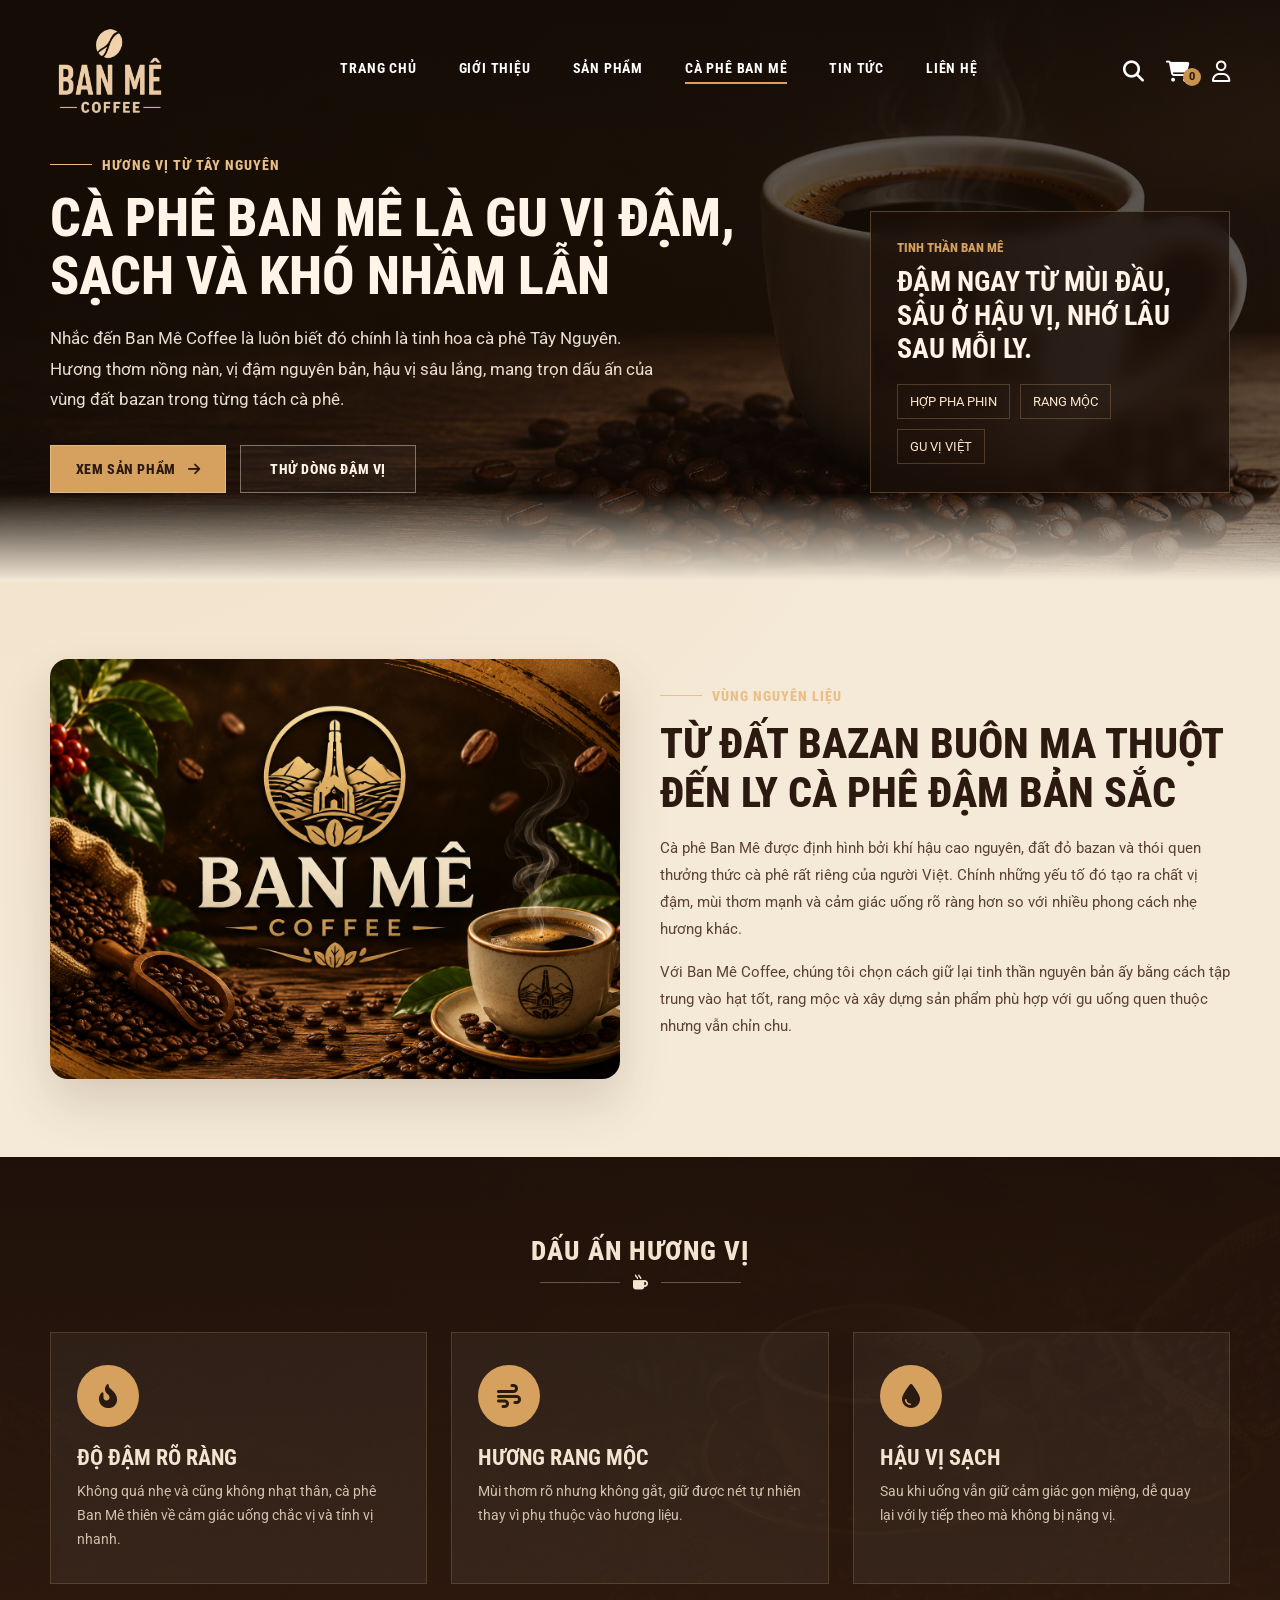
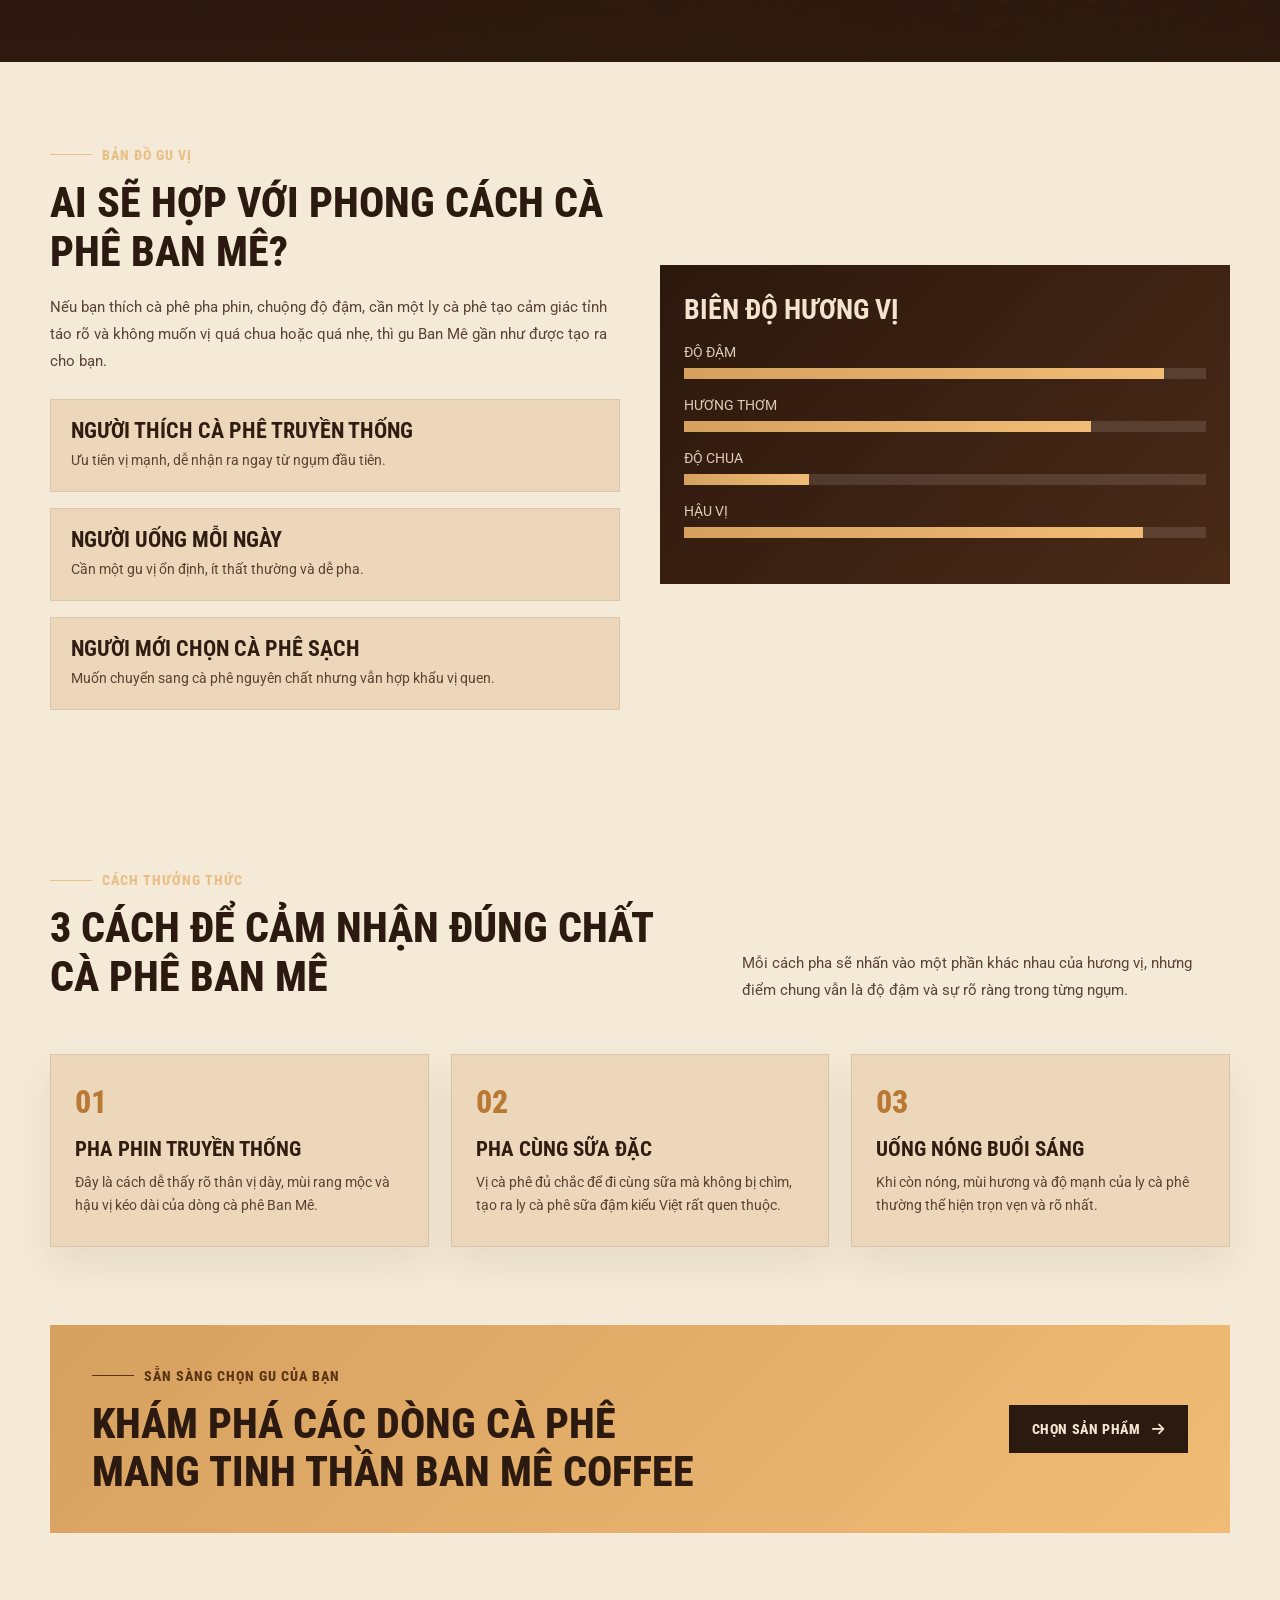
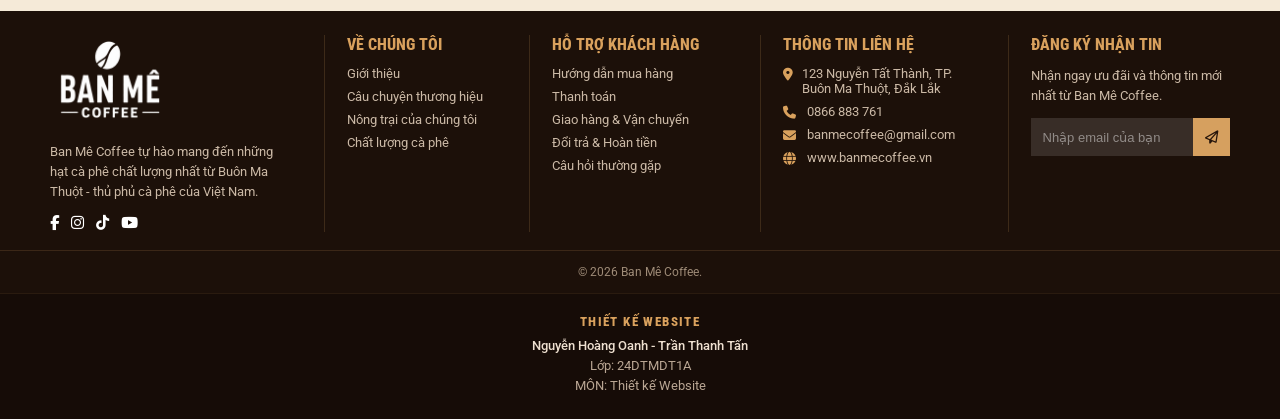
==== commit e79b013c: "Add files via upload Cập nhật đồng bộ footer" ====
--- a/ca-phe-ban-me.html
+++ b/ca-phe-ban-me.html
@@ -290,8 +290,9 @@
       </section>
     </main>
 
-    <footer class="bm-footer">
+   <footer class="bm-footer">
       <div class="bm-container bm-footer-grid">
+        <!-- Cột 1 -->
         <div class="bm-footer-col bm-footer-brand">
           <a href="index.html" class="bm-footer-logo">
             <img src="image/logo-footer.png" alt="Ban Mê Coffee" />
@@ -310,27 +311,30 @@
           </div>
         </div>
 
+        <!-- Cột 2 -->
         <div class="bm-footer-col">
           <h3>Về chúng tôi</h3>
           <ul>
             <li><a href="gioi-thieu.html">Giới thiệu</a></li>
-            <li><a href="#">Câu chuyện thương hiệu</a></li>
+            <li><a href="tin-tuc.html">Câu chuyện thương hiệu</a></li>
             <li><a href="#">Nông trại của chúng tôi</a></li>
-            <li><a href="#">Chất lượng cà phê</a></li>
+            <li><a href="ca-phe-ban-me.html">Chất lượng cà phê</a></li>
           </ul>
         </div>
 
+        <!-- Cột 3 -->
         <div class="bm-footer-col">
           <h3>Hỗ trợ khách hàng</h3>
           <ul>
-            <li><a href="#">Hướng dẫn mua hàng</a></li>
-            <li><a href="#">Thanh toán</a></li>
+            <li><a href="san-pham.html">Hướng dẫn mua hàng</a></li>
+            <li><a href="dat-hang.html">Thanh toán</a></li>
             <li><a href="#">Giao hàng & Vận chuyển</a></li>
             <li><a href="#">Đổi trả & Hoàn tiền</a></li>
-            <li><a href="#">Câu hỏi thường gặp</a></li>
+            <li><a href="lien-he.html">Câu hỏi thường gặp</a></li>
           </ul>
         </div>
 
+        <!-- Cột 4 -->
         <div class="bm-footer-col">
           <h3>Thông tin liên hệ</h3>
 
@@ -342,7 +346,7 @@
 
             <li>
               <i class="fa-solid fa-phone"></i>
-              <a href="tel:0915638469">0915 638 469</a>
+              <a href="tel:0866883761">0866 883 761</a>
             </li>
 
             <li>
@@ -357,14 +361,15 @@
           </ul>
         </div>
 
+        <!-- Cột 5 -->
         <div class="bm-footer-col">
           <h3>Đăng ký nhận tin</h3>
 
           <p>Nhận ngay ưu đãi và thông tin mới nhất từ Ban Mê Coffee.</p>
 
           <form class="bm-newsletter">
-            <input type="email" placeholder="Nhập email của bạn" />
-            <button type="submit">
+            <input type="email" placeholder="Nhập email của bạn" required />
+            <button type="submit" aria-label="Gửi đăng ký">
               <i class="fa-regular fa-paper-plane"></i>
             </button>
           </form>
@@ -374,7 +379,7 @@
       <div class="bm-copyright">© 2026 Ban Mê Coffee.</div>
       <div class="bm-student-credit">
         <p class="bm-student-credit-title">Thiết kế Website</p>
-        <p>Phạm Thị Lan Oanh · Nguyễn Thị Khánh Ly · Cao Quang Hải</p>
+        <p>Nguyễn Hoàng Oanh - Trần Thanh Tấn</p>
         <p>Lớp: 24DTMDT1A</p>
         <p>MÔN: Thiết kế Website</p>
       </div>
